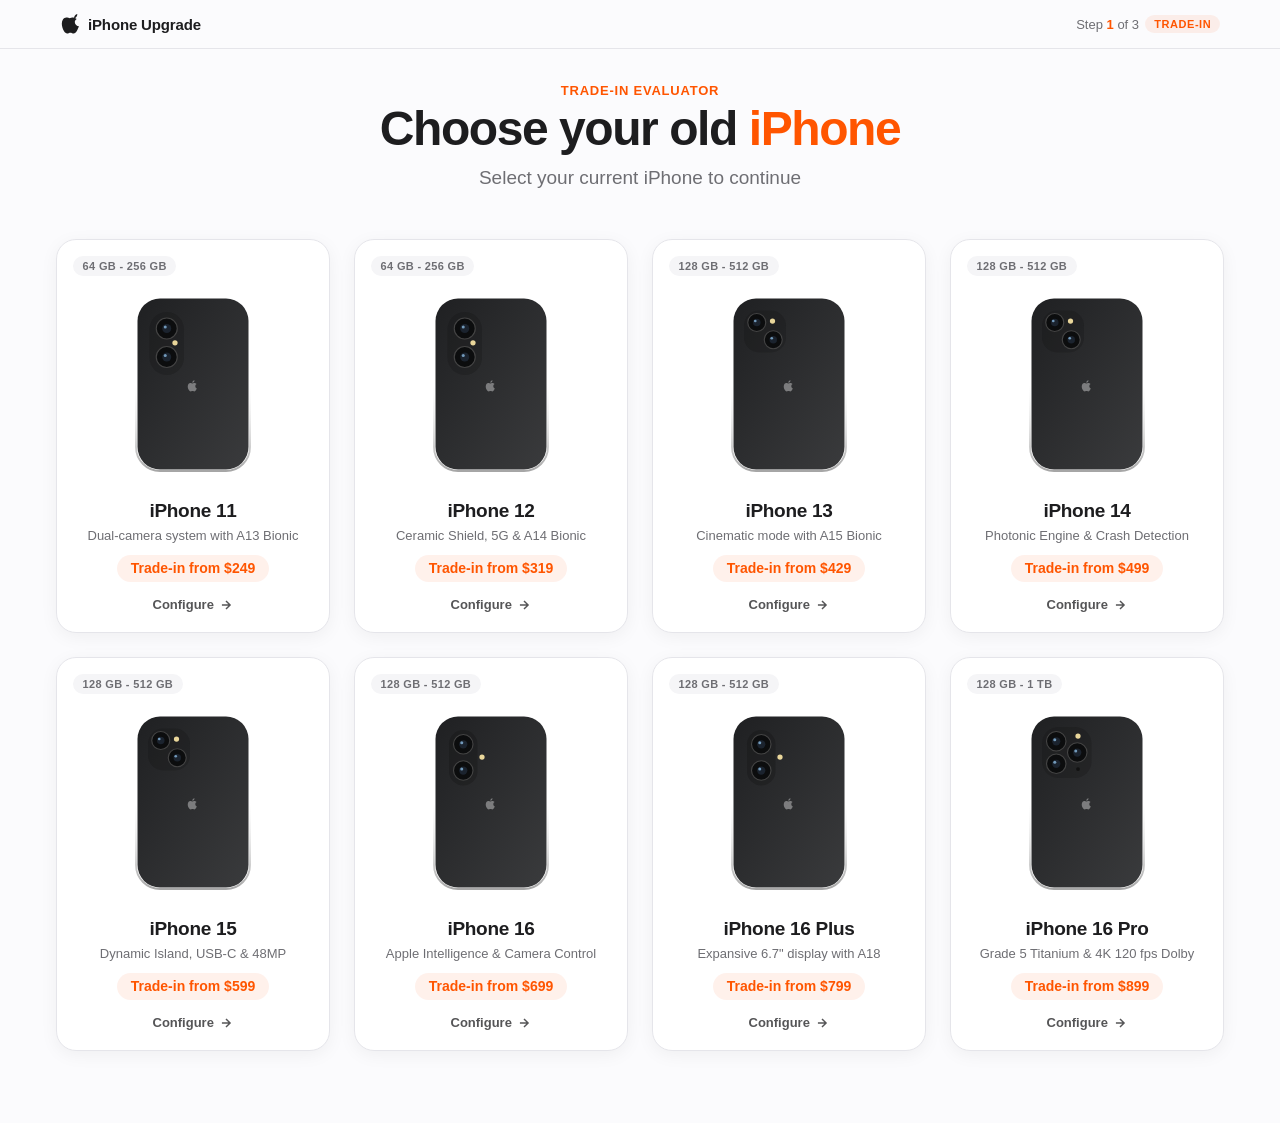
==== index.html @ d65f1a1b "first commit" ====
<!DOCTYPE html>
<html lang="en">
<head>
  <meta charset="UTF-8">
  <meta name="viewport" content="width=device-width, initial-scale=1.0">
  <meta name="description" content="Choose your current iPhone to calculate your trade-in value and upgrade to the next-generation iPhone 17 Pro Max.">
  <title>Choose your old iPhone | iPhone Upgrade Program</title>
  <link rel="stylesheet" href="css/style.css">
</head>
<body data-page="catalog">

  <!-- Sticky Header -->
  <header class="site-header" role="banner">
    <div class="header-inner">
      <a href="index.html" class="brand-badge" aria-label="iPhone Upgrade Home">
        <svg class="brand-logo-icon" viewBox="0 0 170 170" aria-hidden="true">
          <path d="M150.37 130.25c-2.45 5.66-5.35 10.87-8.71 15.66-4.58 6.53-8.33 11.05-11.22 13.56-4.48 4.12-9.28 6.23-14.42 6.35-3.69 0-8.14-1.05-13.32-3.18-5.19-2.12-9.97-3.17-14.34-3.17-4.58 0-9.49 1.05-14.75 3.17-5.26 2.13-9.5 3.24-12.74 3.35-4.35.13-9.16-1.9-14.42-6.08-3.69-3.04-7.67-7.81-11.96-14.34-6.04-9.05-10.74-19.46-14.1-31.23-3.36-11.78-5.04-23.01-5.04-33.7 0-14.51 3.59-26.68 10.78-36.5 7.18-9.83 16.32-14.88 27.42-15.17 4.8 0 10.37 1.29 16.71 3.86 6.34 2.58 10.34 3.97 12 4.19 2.12-.43 6.36-1.89 12.74-4.38 6.38-2.49 11.91-3.67 16.59-3.56 12.39.65 22.4 5.34 30.05 14.07-10.88 6.64-16.1 15.79-15.66 27.45.44 9.14 4.09 16.88 10.95 23.23 6.86 6.34 14.83 10.02 23.91 11.04-2.29 6.74-5.25 13.71-8.9 20.91zM119.22 33.15c0-7.39 2.65-14.28 7.95-20.67 5.3-6.4 11.77-10.56 19.41-12.48.22 1.52.33 3.04.33 4.56 0 7.39-2.76 14.47-8.28 21.23-5.52 6.76-12.06 10.63-19.62 11.62-.07-1.41-.1-2.83-.1-4.26z" />
        </svg>
        <span>iPhone Upgrade</span>
      </a>
      <div class="step-indicator" aria-label="Step 1 of 3">
        <span>Step <strong>1</strong> of 3</span>
        <span class="brand-badge-pill">Trade-In</span>
      </div>
    </div>
  </header>

  <!-- Main Content -->
  <main class="main-container" id="main-content">
    
    <!-- Hero Heading Group -->
    <section class="hero-heading-group">
      <span class="hero-eyebrow">Trade-In Evaluator</span>
      <h1 class="hero-title">Choose your old <span class="highlight-orange">iPhone</span></h1>
      <p class="hero-subtitle">Select your current iPhone to continue</p>
    </section>

    <!-- Product Grid: 8 Classic Models -->
    <section class="catalog-grid" id="catalog-grid" aria-label="Older iPhone Models Catalog">
      <!-- Populated dynamically by app.js with accessible card fallbacks -->
      <noscript>
        <p style="text-align: center; padding: 2rem;">JavaScript is required to browse and configure iPhone models.</p>
      </noscript>
    </section>

  </main>

  <script type="module" src="js/app.js"></script>
</body>
</html>
---- css/style.css ----
/* ==========================================================================
   Design System & Base Tokens
   ========================================================================== */
:root {
  /* Color Palette */
  --bg-page: #FBFBFD;
  --bg-surface: #FFFFFF;
  --bg-surface-subtle: #F5F5F7;
  --text-primary: #1D1D1F;
  --text-secondary: #6E6E73;
  --text-tertiary: #86868B;
  --border-subtle: #E5E5EA;
  --border-strong: #D2D2D7;
  
  /* Accent Warm Orange */
  --accent-orange: #FF5500;
  --accent-orange-hover: #E04B00;
  --accent-orange-light: rgba(255, 85, 0, 0.08);
  --accent-orange-glow: rgba(255, 85, 0, 0.25);
  
  /* Success Green */
  --success-green: #34C759;
  --success-green-dark: #28A745;
  --success-surface: rgba(255, 255, 255, 0.15);
  
  /* Typography */
  --font-system: -apple-system, BlinkMacSystemFont, "SF Pro Text", "SF Pro Display", "Helvetica Neue", "Segoe UI", Roboto, sans-serif;
  
  /* Spacing */
  --space-xs: 0.25rem;
  --space-sm: 0.5rem;
  --space-md: 1rem;
  --space-lg: 1.5rem;
  --space-xl: 2rem;
  --space-2xl: 3rem;
  --space-3xl: 4.5rem;
  
  /* Radii */
  --radius-sm: 8px;
  --radius-md: 14px;
  --radius-lg: 20px;
  --radius-xl: 24px;
  --radius-full: 9999px;
  
  /* Shadows */
  --shadow-sm: 0 2px 8px rgba(0, 0, 0, 0.04);
  --shadow-card: 0 4px 18px rgba(0, 0, 0, 0.05);
  --shadow-card-hover: 0 12px 28px rgba(0, 0, 0, 0.09);
  --shadow-float: 0 16px 36px rgba(0, 0, 0, 0.12);
  
  /* Transitions */
  --transition-fast: 0.15s cubic-bezier(0.4, 0, 0.2, 1);
  --transition-base: 0.25s cubic-bezier(0.4, 0, 0.2, 1);
  --transition-bounce: 0.35s cubic-bezier(0.34, 1.56, 0.64, 1);
}

/* ==========================================================================
   CSS Reset & Global Defaults
   ========================================================================== */
*, *::before, *::after {
  box-sizing: border-box;
  margin: 0;
  padding: 0;
}

html {
  font-family: var(--font-system);
  color: var(--text-primary);
  background-color: var(--bg-page);
  -webkit-font-smoothing: antialiased;
  -moz-osx-font-smoothing: grayscale;
  text-rendering: optimizeLegibility;
  overflow-x: hidden;
}

body {
  min-height: 100vh;
  min-height: 100dvh;
  display: flex;
  flex-direction: column;
  background-color: var(--bg-page);
  overflow-x: hidden;
}

img, svg {
  display: block;
  max-width: 100%;
}

button, a {
  font-family: inherit;
  color: inherit;
  text-decoration: none;
  touch-action: manipulation;
  -webkit-tap-highlight-color: transparent;
}

button {
  border: none;
  background: none;
  cursor: pointer;
}

:focus-visible {
  outline: 2px solid var(--accent-orange);
  outline-offset: 3px;
}

/* ==========================================================================
   Header & App Navigation
   ========================================================================== */
.site-header {
  position: sticky;
  top: 0;
  z-index: 50;
  width: 100%;
  background: rgba(251, 251, 253, 0.85);
  backdrop-filter: blur(20px);
  -webkit-backdrop-filter: blur(20px);
  border-bottom: 1px solid var(--border-subtle);
  transition: border-color var(--transition-fast);
}

.header-inner {
  max-width: 1200px;
  margin: 0 auto;
  padding: 0.875rem 1.25rem;
  display: flex;
  align-items: center;
  justify-content: space-between;
}

.brand-badge {
  display: inline-flex;
  align-items: center;
  gap: 0.5rem;
  font-size: 0.9375rem;
  font-weight: 600;
  letter-spacing: -0.01em;
  color: var(--text-primary);
}

.brand-logo-icon {
  width: 20px;
  height: 20px;
  fill: currentColor;
}

.brand-badge-pill {
  font-size: 0.6875rem;
  font-weight: 700;
  text-transform: uppercase;
  letter-spacing: 0.05em;
  color: var(--accent-orange);
  background: var(--accent-orange-light);
  padding: 0.2rem 0.55rem;
  border-radius: var(--radius-full);
}

.step-indicator {
  display: flex;
  align-items: center;
  gap: 0.4rem;
  font-size: 0.8125rem;
  font-weight: 500;
  color: var(--text-secondary);
}

.step-indicator strong {
  color: var(--accent-orange);
  font-weight: 600;
}

/* ==========================================================================
   Page Layout Containers
   ========================================================================== */
.main-container {
  flex: 1;
  width: 100%;
  max-width: 1200px;
  margin: 0 auto;
  padding: var(--space-xl) var(--space-md) var(--space-3xl);
}

.hero-heading-group {
  text-align: center;
  max-width: 680px;
  margin: 0 auto var(--space-2xl);
  padding: 0 var(--space-sm);
}

.hero-eyebrow {
  display: inline-block;
  font-size: 0.8125rem;
  font-weight: 700;
  letter-spacing: 0.06em;
  text-transform: uppercase;
  color: var(--accent-orange);
  margin-bottom: var(--space-xs);
}

.hero-title {
  font-size: clamp(2rem, 5.5vw, 3rem);
  font-weight: 700;
  letter-spacing: -0.03em;
  line-height: 1.12;
  color: var(--text-primary);
  margin-bottom: var(--space-sm);
}

.hero-title .highlight-orange {
  color: var(--accent-orange);
}

.hero-subtitle {
  font-size: clamp(1rem, 2.5vw, 1.1875rem);
  color: var(--text-secondary);
  font-weight: 400;
  line-height: 1.45;
}

/* ==========================================================================
   Product Grid (Step 1: Choose Your Old iPhone)
   ========================================================================== */
.catalog-grid {
  display: grid;
  grid-template-columns: 1fr;
  gap: 1.25rem;
  width: 100%;
}

@media (min-width: 580px) {
  .catalog-grid {
    grid-template-columns: repeat(2, 1fr);
    gap: 1.25rem;
  }
}

@media (min-width: 960px) {
  .catalog-grid {
    grid-template-columns: repeat(3, 1fr);
    gap: 1.5rem;
  }
}

@media (min-width: 1140px) {
  .catalog-grid {
    grid-template-columns: repeat(4, 1fr);
    gap: 1.5rem;
  }
}

/* Product Card */
.model-card {
  position: relative;
  display: flex;
  flex-direction: column;
  background: var(--bg-surface);
  border: 1px solid var(--border-subtle);
  border-radius: var(--radius-lg);
  padding: 1.25rem;
  text-align: center;
  transition: transform var(--transition-base), box-shadow var(--transition-base), border-color var(--transition-base);
  box-shadow: var(--shadow-card);
  cursor: pointer;
  outline: none;
  min-height: 380px;
}

.model-card:hover, .model-card:focus-visible {
  transform: translateY(-4px);
  box-shadow: var(--shadow-card-hover);
  border-color: var(--accent-orange-border);
}

.model-card:active {
  transform: translateY(-1px) scale(0.99);
}

.card-top-badge {
  position: absolute;
  top: 1rem;
  left: 1rem;
  font-size: 0.6875rem;
  font-weight: 700;
  letter-spacing: 0.03em;
  color: var(--text-secondary);
  background: var(--bg-surface-subtle);
  padding: 0.25rem 0.6rem;
  border-radius: var(--radius-full);
}

.card-image-wrap {
  width: 100%;
  height: 200px;
  display: flex;
  align-items: center;
  justify-content: center;
  margin: 1.5rem 0 1rem;
  transition: transform var(--transition-base);
}

.model-card:hover .card-image-wrap {
  transform: scale(1.03);
}

.card-info {
  margin-top: auto;
  display: flex;
  flex-direction: column;
  gap: 0.35rem;
}

.card-model-name {
  font-size: 1.1875rem;
  font-weight: 600;
  letter-spacing: -0.015em;
  color: var(--text-primary);
}

.card-model-meta {
  font-size: 0.8125rem;
  color: var(--text-secondary);
}

.card-price-tag {
  display: inline-flex;
  align-items: center;
  justify-content: center;
  margin-top: 0.4rem;
  font-size: 0.875rem;
  font-weight: 600;
  color: var(--accent-orange);
  background: var(--accent-orange-light);
  padding: 0.35rem 0.85rem;
  border-radius: var(--radius-full);
  align-self: center;
}

.card-select-hint {
  display: inline-flex;
  align-items: center;
  justify-content: center;
  gap: 0.35rem;
  margin-top: 0.6rem;
  font-size: 0.8125rem;
  font-weight: 600;
  color: var(--text-primary);
  opacity: 0.75;
  transition: opacity var(--transition-fast), color var(--transition-fast);
}

.model-card:hover .card-select-hint {
  opacity: 1;
  color: var(--accent-orange);
}

/* ==========================================================================
   Configuration Pages (Step 2: Old iPhone, Step 3: iPhone 17 Pro Max)
   ========================================================================== */
.config-layout {
  display: flex;
  flex-direction: column;
  gap: 2rem;
  width: 100%;
  max-width: 1000px;
  margin: 0 auto;
}

@media (min-width: 840px) {
  .config-layout {
    display: grid;
    grid-template-columns: 1fr 1.15fr;
    gap: 3.5rem;
    align-items: start;
  }
}

/* Left Column: Device Stage */
.device-stage {
  background: var(--bg-surface);
  border: 1px solid var(--border-subtle);
  border-radius: var(--radius-xl);
  padding: 2.5rem 1.5rem;
  display: flex;
  flex-direction: column;
  align-items: center;
  justify-content: center;
  position: relative;
  box-shadow: var(--shadow-card);
  min-height: 420px;
}

@media (min-width: 840px) {
  .device-stage {
    position: sticky;
    top: 5rem;
    min-height: 480px;
  }
}

.device-preview-wrapper {
  width: 100%;
  max-width: 280px;
  height: 340px;
  display: flex;
  align-items: center;
  justify-content: center;
  transition: transform var(--transition-bounce);
}

.device-preview-wrapper svg {
  filter: drop-shadow(0 18px 25px rgba(0, 0, 0, 0.14));
}

.stage-model-badge {
  position: absolute;
  top: 1.25rem;
  left: 1.25rem;
  font-size: 0.75rem;
  font-weight: 700;
  text-transform: uppercase;
  letter-spacing: 0.05em;
  color: var(--accent-orange);
  background: var(--accent-orange-light);
  padding: 0.3rem 0.75rem;
  border-radius: var(--radius-full);
}

.stage-color-label {
  margin-top: 1rem;
  font-size: 0.875rem;
  font-weight: 600;
  color: var(--text-secondary);
}

/* Right Column: Options Form */
.config-panel {
  display: flex;
  flex-direction: column;
  gap: 2rem;
}

.config-section-title {
  font-size: 0.9375rem;
  font-weight: 700;
  text-transform: uppercase;
  letter-spacing: 0.04em;
  color: var(--text-secondary);
  margin-bottom: 0.85rem;
  display: flex;
  align-items: center;
  justify-content: space-between;
}

.config-selection-hint {
  font-size: 0.8125rem;
  font-weight: 500;
  text-transform: none;
  color: var(--accent-orange);
}

/* Color Swatches */
.swatch-group {
  display: flex;
  flex-wrap: wrap;
  gap: 0.85rem;
}

.swatch-btn {
  display: flex;
  flex-direction: column;
  align-items: center;
  gap: 0.45rem;
  min-width: 64px;
  min-height: 64px;
  padding: 0.5rem;
  border-radius: var(--radius-md);
  border: 1px solid transparent;
  background: transparent;
  transition: background var(--transition-fast), border-color var(--transition-fast);
}

.swatch-btn:hover {
  background: var(--bg-surface-subtle);
}

.swatch-circle-ring {
  width: 44px;
  height: 44px;
  border-radius: 50%;
  display: flex;
  align-items: center;
  justify-content: center;
  transition: transform var(--transition-bounce), box-shadow var(--transition-fast);
  box-shadow: 0 1px 4px rgba(0, 0, 0, 0.1);
  border: 2px solid #FFFFFF;
}

.swatch-btn.is-selected .swatch-circle-ring {
  transform: scale(1.08);
  box-shadow: 0 0 0 2px #FFFFFF, 0 0 0 4px var(--accent-orange);
}

.swatch-name {
  font-size: 0.75rem;
  font-weight: 600;
  color: var(--text-secondary);
  text-align: center;
  max-width: 72px;
  line-height: 1.2;
}

.swatch-btn.is-selected .swatch-name {
  color: var(--text-primary);
  font-weight: 700;
}

/* Storage Pill Selectors */
.storage-group {
  display: grid;
  grid-template-columns: repeat(2, 1fr);
  gap: 0.75rem;
}

@media (min-width: 440px) {
  .storage-group {
    grid-template-columns: repeat(4, 1fr);
  }
}

.storage-chip {
  min-height: 48px;
  display: flex;
  flex-direction: column;
  align-items: center;
  justify-content: center;
  padding: 0.75rem 0.5rem;
  background: var(--bg-surface);
  border: 1.5px solid var(--border-subtle);
  border-radius: var(--radius-md);
  font-weight: 600;
  font-size: 0.9375rem;
  color: var(--text-primary);
  transition: all var(--transition-fast);
}

.storage-chip:hover {
  border-color: var(--border-strong);
  background: var(--bg-surface-subtle);
}

.storage-chip.is-selected {
  border-color: var(--accent-orange);
  background: var(--accent-orange-light);
  color: var(--accent-orange);
  box-shadow: 0 0 0 1px var(--accent-orange);
}

/* Action Area & OK Button */
.config-actions {
  margin-top: 1rem;
  display: flex;
  flex-direction: column;
  gap: 0.85rem;
}

.btn-primary-ok {
  min-height: 52px;
  width: 100%;
  display: flex;
  align-items: center;
  justify-content: center;
  gap: 0.5rem;
  border-radius: var(--radius-full);
  background: var(--accent-orange);
  color: #FFFFFF;
  font-size: 1.0625rem;
  font-weight: 600;
  letter-spacing: -0.01em;
  transition: background var(--transition-fast), transform var(--transition-fast), opacity var(--transition-fast), box-shadow var(--transition-fast);
  box-shadow: 0 4px 14px var(--accent-orange-glow);
}

.btn-primary-ok:not(:disabled):hover {
  background: var(--accent-orange-hover);
  transform: translateY(-1px);
  box-shadow: 0 6px 20px var(--accent-orange-glow);
}

.btn-primary-ok:not(:disabled):active {
  transform: translateY(1px);
}

.btn-primary-ok:disabled {
  opacity: 0.42;
  cursor: not-allowed;
  box-shadow: none;
  background: #C7C7CC;
}

.btn-back-link {
  align-self: center;
  min-height: 44px;
  display: inline-flex;
  align-items: center;
  justify-content: center;
  font-size: 0.875rem;
  font-weight: 500;
  color: var(--text-secondary);
  padding: 0 1rem;
  border-radius: var(--radius-full);
  transition: color var(--transition-fast);
}

.btn-back-link:hover {
  color: var(--text-primary);
}

/* ==========================================================================
   Success Screen (Step 4: All Set!)
   ========================================================================== */
.success-viewport {
  width: 100vw;
  min-height: 100vh;
  min-height: 100dvh;
  background-color: var(--success-green);
  background-image: radial-gradient(circle at 50% 20%, rgba(255, 255, 255, 0.18) 0%, transparent 70%);
  display: flex;
  align-items: center;
  justify-content: center;
  padding: 1.5rem;
  color: #FFFFFF;
  overflow-x: hidden;
}

.success-content {
  width: 100%;
  max-width: 520px;
  text-align: center;
  display: flex;
  flex-direction: column;
  align-items: center;
}

/* Animated SVG Checkmark */
.checkmark-container {
  width: 104px;
  height: 104px;
  margin-bottom: 1.5rem;
  display: flex;
  align-items: center;
  justify-content: center;
  background: rgba(255, 255, 255, 0.2);
  backdrop-filter: blur(10px);
  -webkit-backdrop-filter: blur(10px);
  border-radius: 50%;
  box-shadow: 0 8px 32px rgba(0, 0, 0, 0.15);
  animation: popIn 0.5s cubic-bezier(0.34, 1.56, 0.64, 1) forwards;
}

.checkmark-svg {
  width: 56px;
  height: 56px;
  stroke: #FFFFFF;
  stroke-width: 4.5;
  stroke-linecap: round;
  stroke-linejoin: round;
  fill: none;
}

.checkmark-circle {
  stroke-dasharray: 166;
  stroke-dashoffset: 166;
  animation: strokeCircle 0.6s cubic-bezier(0.65, 0, 0.45, 1) 0.1s forwards;
}

.checkmark-check {
  stroke-dasharray: 48;
  stroke-dashoffset: 48;
  animation: strokeCheck 0.35s cubic-bezier(0.65, 0, 0.45, 1) 0.6s forwards;
}

@keyframes strokeCircle {
  to {
    stroke-dashoffset: 0;
  }
}

@keyframes strokeCheck {
  to {
    stroke-dashoffset: 0;
  }
}

@keyframes popIn {
  0% {
    transform: scale(0.6);
    opacity: 0;
  }
  100% {
    transform: scale(1);
    opacity: 1;
  }
}

.success-title {
  font-size: clamp(2.25rem, 6vw, 3.25rem);
  font-weight: 800;
  letter-spacing: -0.03em;
  margin-bottom: 0.5rem;
  text-shadow: 0 2px 10px rgba(0, 0, 0, 0.1);
}

.success-subtitle {
  font-size: clamp(1.0625rem, 3vw, 1.25rem);
  font-weight: 500;
  opacity: 0.95;
  margin-bottom: 2rem;
}

/* Summary Card */
.summary-card {
  width: 100%;
  background: rgba(255, 255, 255, 0.18);
  backdrop-filter: blur(24px);
  -webkit-backdrop-filter: blur(24px);
  border: 1px solid rgba(255, 255, 255, 0.3);
  border-radius: var(--radius-xl);
  padding: 1.5rem;
  margin-bottom: 2rem;
  text-align: left;
  box-shadow: 0 12px 36px rgba(0, 0, 0, 0.12);
}

.summary-card-header {
  font-size: 0.8125rem;
  font-weight: 700;
  text-transform: uppercase;
  letter-spacing: 0.08em;
  opacity: 0.85;
  margin-bottom: 1rem;
  padding-bottom: 0.5rem;
  border-bottom: 1px solid rgba(255, 255, 255, 0.2);
}

.summary-row {
  display: flex;
  align-items: center;
  justify-content: space-between;
  padding: 0.75rem 0;
  font-size: 0.9375rem;
}

.summary-row:not(:last-child) {
  border-bottom: 1px dashed rgba(255, 255, 255, 0.2);
}

.summary-row-label {
  opacity: 0.85;
}

.summary-row-val {
  font-weight: 700;
  display: flex;
  align-items: center;
  gap: 0.5rem;
  text-align: right;
}

.summary-swatch-dot {
  width: 14px;
  height: 14px;
  border-radius: 50%;
  border: 1.5px solid #FFFFFF;
  display: inline-block;
}

.btn-start-over {
  min-height: 50px;
  min-width: 200px;
  display: inline-flex;
  align-items: center;
  justify-content: center;
  background: #FFFFFF;
  color: var(--text-primary);
  font-weight: 700;
  font-size: 1rem;
  border-radius: var(--radius-full);
  padding: 0 2rem;
  box-shadow: 0 4px 18px rgba(0, 0, 0, 0.15);
  transition: transform var(--transition-fast), background var(--transition-fast), color var(--transition-fast);
}

.btn-start-over:hover {
  transform: translateY(-2px);
  background: #F5F5F7;
}

/* ==========================================================================
   Utilities & Micro-Animations
   ========================================================================== */
.fade-in {
  animation: fadeIn 0.4s ease-out forwards;
}

@keyframes fadeIn {
  from {
    opacity: 0;
    transform: translateY(8px);
  }
  to {
    opacity: 1;
    transform: translateY(0);
  }
}

@media (prefers-reduced-motion: reduce) {
  *, *::before, *::after {
    animation-duration: 0.01ms !important;
    animation-iteration-count: 1 !important;
    transition-duration: 0.01ms !important;
  }
}
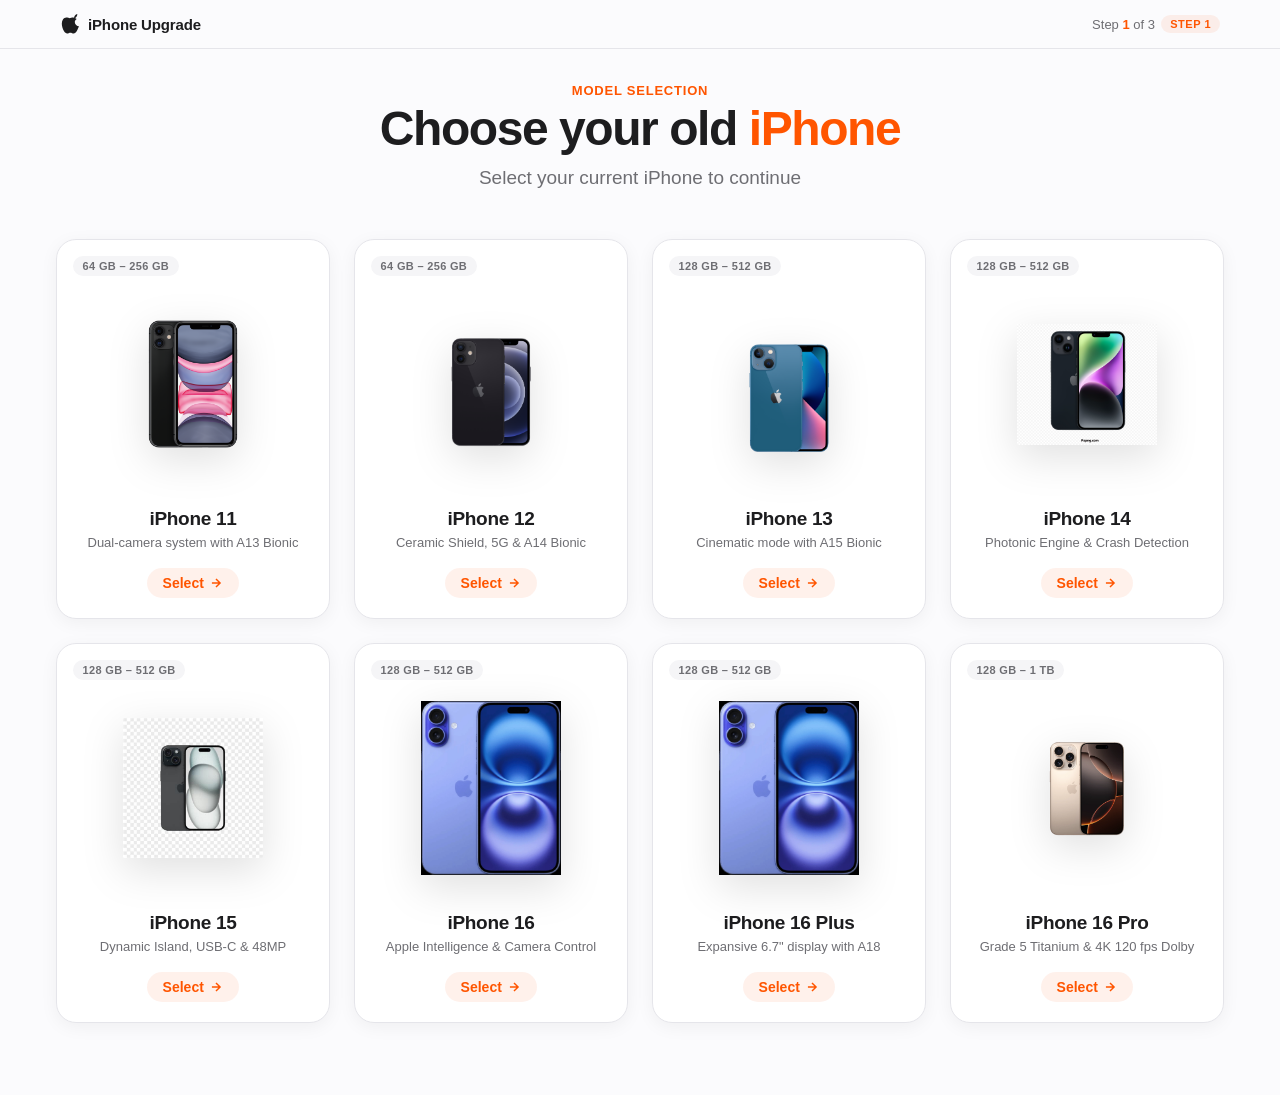
==== commit 454e0465: "photo added" ====
--- a/index.html
+++ b/index.html
@@ -3,7 +3,7 @@
 <head>
   <meta charset="UTF-8">
   <meta name="viewport" content="width=device-width, initial-scale=1.0">
-  <meta name="description" content="Choose your current iPhone to calculate your trade-in value and upgrade to the next-generation iPhone 17 Pro Max.">
+  <meta name="description" content="Select your current iPhone to upgrade to the next-generation iPhone 17 Pro Max.">
   <title>Choose your old iPhone | iPhone Upgrade Program</title>
   <link rel="stylesheet" href="css/style.css">
 </head>
@@ -20,7 +20,7 @@
       </a>
       <div class="step-indicator" aria-label="Step 1 of 3">
         <span>Step <strong>1</strong> of 3</span>
-        <span class="brand-badge-pill">Trade-In</span>
+        <span class="brand-badge-pill">Step 1</span>
       </div>
     </div>
   </header>
@@ -30,7 +30,7 @@
     
     <!-- Hero Heading Group -->
     <section class="hero-heading-group">
-      <span class="hero-eyebrow">Trade-In Evaluator</span>
+      <span class="hero-eyebrow">Model Selection</span>
       <h1 class="hero-title">Choose your old <span class="highlight-orange">iPhone</span></h1>
       <p class="hero-subtitle">Select your current iPhone to continue</p>
     </section>
--- a/css/style.css
+++ b/css/style.css
@@ -323,36 +323,46 @@
   color: var(--text-secondary);
 }
 
-.card-price-tag {
+.card-device-photo {
+  max-width: 140px;
+  max-height: 190px;
+  width: auto;
+  height: auto;
+  object-fit: contain;
+  filter: drop-shadow(0 12px 20px rgba(0, 0, 0, 0.12));
+  transition: transform var(--transition-base);
+}
+
+.stage-device-photo {
+  max-width: 200px;
+  max-height: 290px;
+  width: auto;
+  height: auto;
+  object-fit: contain;
+  filter: drop-shadow(0 18px 28px rgba(0, 0, 0, 0.15));
+  transition: transform var(--transition-bounce);
+}
+
+.card-select-hint {
   display: inline-flex;
   align-items: center;
   justify-content: center;
-  margin-top: 0.4rem;
+  gap: 0.35rem;
+  margin-top: 0.75rem;
   font-size: 0.875rem;
   font-weight: 600;
   color: var(--accent-orange);
   background: var(--accent-orange-light);
-  padding: 0.35rem 0.85rem;
+  padding: 0.45rem 1rem;
   border-radius: var(--radius-full);
   align-self: center;
-}
-
-.card-select-hint {
-  display: inline-flex;
-  align-items: center;
-  justify-content: center;
-  gap: 0.35rem;
-  margin-top: 0.6rem;
-  font-size: 0.8125rem;
-  font-weight: 600;
-  color: var(--text-primary);
-  opacity: 0.75;
-  transition: opacity var(--transition-fast), color var(--transition-fast);
+  transition: background var(--transition-fast), transform var(--transition-fast);
 }
 
 .model-card:hover .card-select-hint {
-  opacity: 1;
-  color: var(--accent-orange);
+  background: var(--accent-orange);
+  color: #FFFFFF;
+  transform: translateY(-1px);
 }
 
 /* ==========================================================================
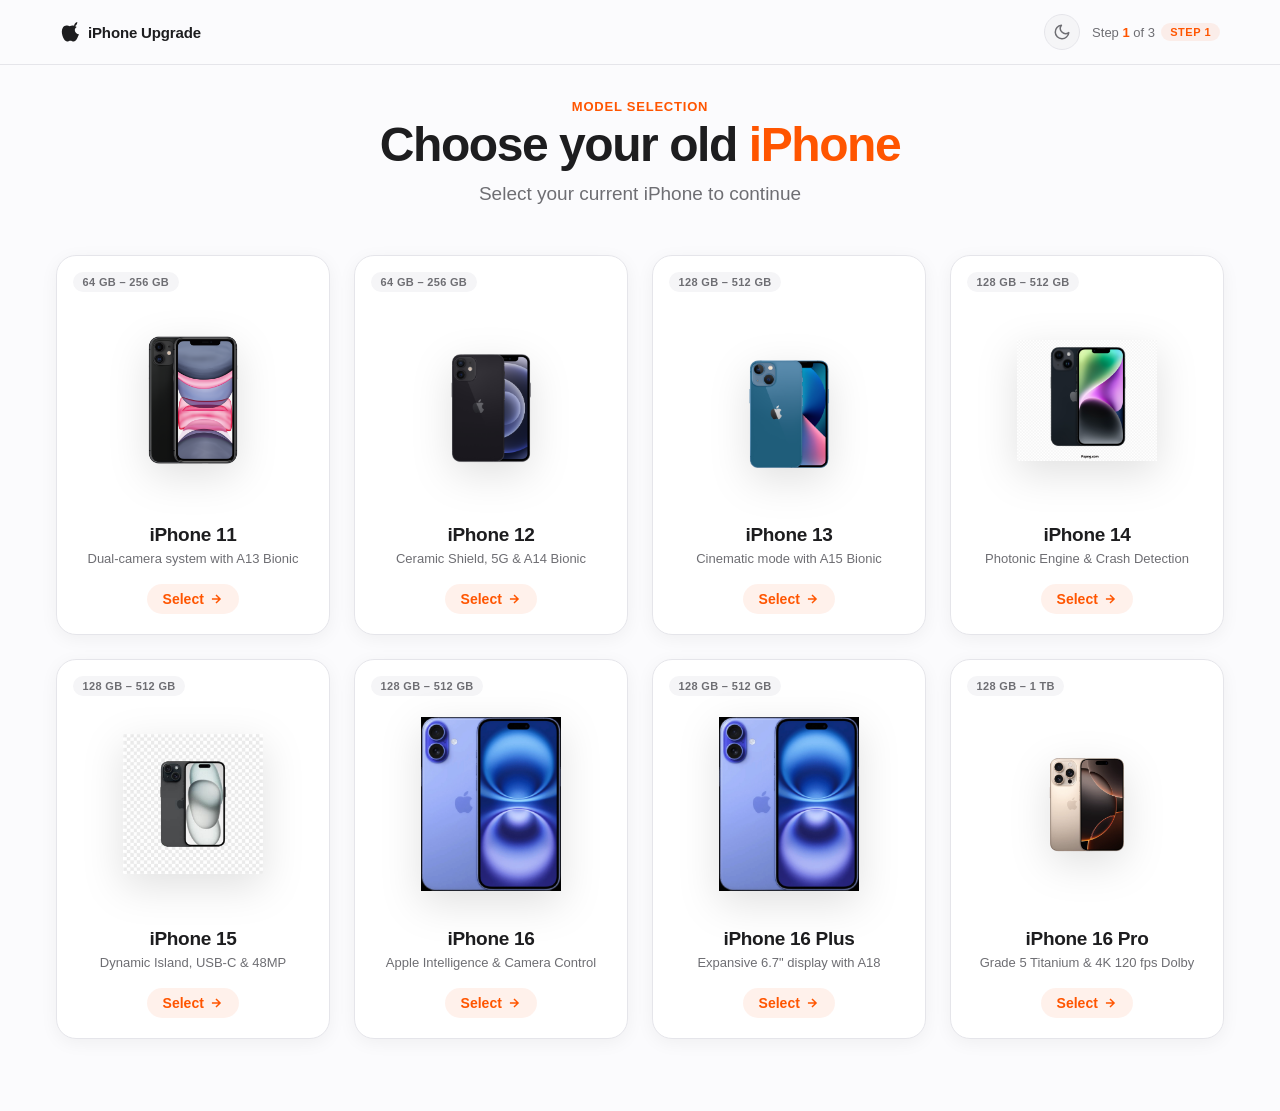
==== commit 913d0073: "thame option added" ====
--- a/index.html
+++ b/index.html
@@ -6,6 +6,10 @@
   <meta name="description" content="Select your current iPhone to upgrade to the next-generation iPhone 17 Pro Max.">
   <title>Choose your old iPhone | iPhone Upgrade Program</title>
   <link rel="stylesheet" href="css/style.css">
+  <script>
+    // Prevent FOUC: apply theme before first paint
+    (function(){try{var t=localStorage.getItem('theme_preference');if(t==='dark'||t==='light'){document.documentElement.setAttribute('data-theme',t)}else if(window.matchMedia&&window.matchMedia('(prefers-color-scheme: dark)').matches){document.documentElement.setAttribute('data-theme','dark')}}catch(e){}})();
+  </script>
 </head>
 <body data-page="catalog">
 
@@ -18,9 +22,23 @@
         </svg>
         <span>iPhone Upgrade</span>
       </a>
-      <div class="step-indicator" aria-label="Step 1 of 3">
-        <span>Step <strong>1</strong> of 3</span>
-        <span class="brand-badge-pill">Step 1</span>
+      <div class="header-right">
+        <button type="button" class="theme-toggle" id="theme-toggle" aria-label="Toggle dark mode" title="Toggle theme">
+          <svg class="icon-moon" viewBox="0 0 24 24" fill="none" stroke="currentColor" stroke-width="2" stroke-linecap="round" stroke-linejoin="round" aria-hidden="true">
+            <path d="M21 12.79A9 9 0 1 1 11.21 3 7 7 0 0 0 21 12.79z"/>
+          </svg>
+          <svg class="icon-sun" viewBox="0 0 24 24" fill="none" stroke="currentColor" stroke-width="2" stroke-linecap="round" stroke-linejoin="round" aria-hidden="true">
+            <circle cx="12" cy="12" r="5"/>
+            <line x1="12" y1="1" x2="12" y2="3"/><line x1="12" y1="21" x2="12" y2="23"/>
+            <line x1="4.22" y1="4.22" x2="5.64" y2="5.64"/><line x1="18.36" y1="18.36" x2="19.78" y2="19.78"/>
+            <line x1="1" y1="12" x2="3" y2="12"/><line x1="21" y1="12" x2="23" y2="12"/>
+            <line x1="4.22" y1="19.78" x2="5.64" y2="18.36"/><line x1="18.36" y1="5.64" x2="19.78" y2="4.22"/>
+          </svg>
+        </button>
+        <div class="step-indicator" aria-label="Step 1 of 3">
+          <span>Step <strong>1</strong> of 3</span>
+          <span class="brand-badge-pill">Step 1</span>
+        </div>
       </div>
     </div>
   </header>
--- a/css/style.css
+++ b/css/style.css
@@ -52,6 +52,36 @@
   --transition-fast: 0.15s cubic-bezier(0.4, 0, 0.2, 1);
   --transition-base: 0.25s cubic-bezier(0.4, 0, 0.2, 1);
   --transition-bounce: 0.35s cubic-bezier(0.34, 1.56, 0.64, 1);
+
+  color-scheme: light;
+}
+
+/* ==========================================================================
+   Dark Theme Override
+   ========================================================================== */
+[data-theme="dark"] {
+  --bg-page: #000000;
+  --bg-surface: #1C1C1E;
+  --bg-surface-subtle: #2C2C2E;
+  --text-primary: #F5F5F7;
+  --text-secondary: #A1A1A6;
+  --text-tertiary: #8E8E93;
+  --border-subtle: #38383A;
+  --border-strong: #48484A;
+
+  /* Accent: slightly warmer for dark bg readability */
+  --accent-orange: #FF6A33;
+  --accent-orange-hover: #FF7A4D;
+  --accent-orange-light: rgba(255, 106, 51, 0.12);
+  --accent-orange-glow: rgba(255, 106, 51, 0.30);
+
+  /* Shadows: stronger on dark */
+  --shadow-sm: 0 2px 8px rgba(0, 0, 0, 0.25);
+  --shadow-card: 0 4px 18px rgba(0, 0, 0, 0.30);
+  --shadow-card-hover: 0 12px 28px rgba(0, 0, 0, 0.40);
+  --shadow-float: 0 16px 36px rgba(0, 0, 0, 0.50);
+
+  color-scheme: dark;
 }
 
 /* ==========================================================================
@@ -118,8 +148,54 @@
   backdrop-filter: blur(20px);
   -webkit-backdrop-filter: blur(20px);
   border-bottom: 1px solid var(--border-subtle);
-  transition: border-color var(--transition-fast);
-}
+  transition: background var(--transition-base), border-color var(--transition-fast);
+}
+
+[data-theme="dark"] .site-header {
+  background: rgba(0, 0, 0, 0.85);
+}
+
+/* Theme Toggle Button */
+.theme-toggle {
+  display: flex;
+  align-items: center;
+  justify-content: center;
+  width: 36px;
+  height: 36px;
+  border-radius: var(--radius-full);
+  background: var(--bg-surface-subtle);
+  border: 1px solid var(--border-subtle);
+  color: var(--text-secondary);
+  transition: background var(--transition-fast), color var(--transition-fast),
+              border-color var(--transition-fast), transform var(--transition-fast);
+  flex-shrink: 0;
+}
+
+.theme-toggle:hover {
+  background: var(--border-subtle);
+  color: var(--text-primary);
+  transform: scale(1.08);
+}
+
+.theme-toggle:active {
+  transform: scale(0.95);
+}
+
+.theme-toggle svg {
+  width: 18px;
+  height: 18px;
+  transition: transform 0.3s cubic-bezier(0.34, 1.56, 0.64, 1);
+}
+
+.theme-toggle:hover svg {
+  transform: rotate(15deg);
+}
+
+.theme-toggle .icon-sun { display: none; }
+.theme-toggle .icon-moon { display: block; }
+
+[data-theme="dark"] .theme-toggle .icon-sun { display: block; }
+[data-theme="dark"] .theme-toggle .icon-moon { display: none; }
 
 .header-inner {
   max-width: 1200px;
@@ -128,6 +204,13 @@
   display: flex;
   align-items: center;
   justify-content: space-between;
+  gap: 0.75rem;
+}
+
+.header-right {
+  display: flex;
+  align-items: center;
+  gap: 0.75rem;
 }
 
 .brand-badge {
@@ -808,6 +891,47 @@
 }
 
 /* ==========================================================================
+   Theme Transition Smoothing
+   ========================================================================== */
+html,
+body,
+.site-header,
+.model-card,
+.device-stage,
+.storage-chip,
+.swatch-btn,
+.btn-primary-ok,
+.btn-back-link {
+  transition: background-color var(--transition-base), color var(--transition-base),
+              border-color var(--transition-base), box-shadow var(--transition-base);
+}
+
+/* Dark theme: swatch ring border uses dark surface instead of white */
+[data-theme="dark"] .swatch-circle-ring {
+  border-color: var(--bg-surface);
+}
+
+[data-theme="dark"] .swatch-btn.is-selected .swatch-circle-ring {
+  box-shadow: 0 0 0 2px var(--bg-surface), 0 0 0 4px var(--accent-orange);
+}
+
+/* Dark theme: disabled button */
+[data-theme="dark"] .btn-primary-ok:disabled {
+  background: #3A3A3C;
+  color: var(--text-tertiary);
+}
+
+/* Dark theme: start-over button */
+[data-theme="dark"] .btn-start-over {
+  background: #1C1C1E;
+  color: var(--text-primary);
+}
+
+[data-theme="dark"] .btn-start-over:hover {
+  background: #2C2C2E;
+}
+
+/* ==========================================================================
    Utilities & Micro-Animations
    ========================================================================== */
 .fade-in {
